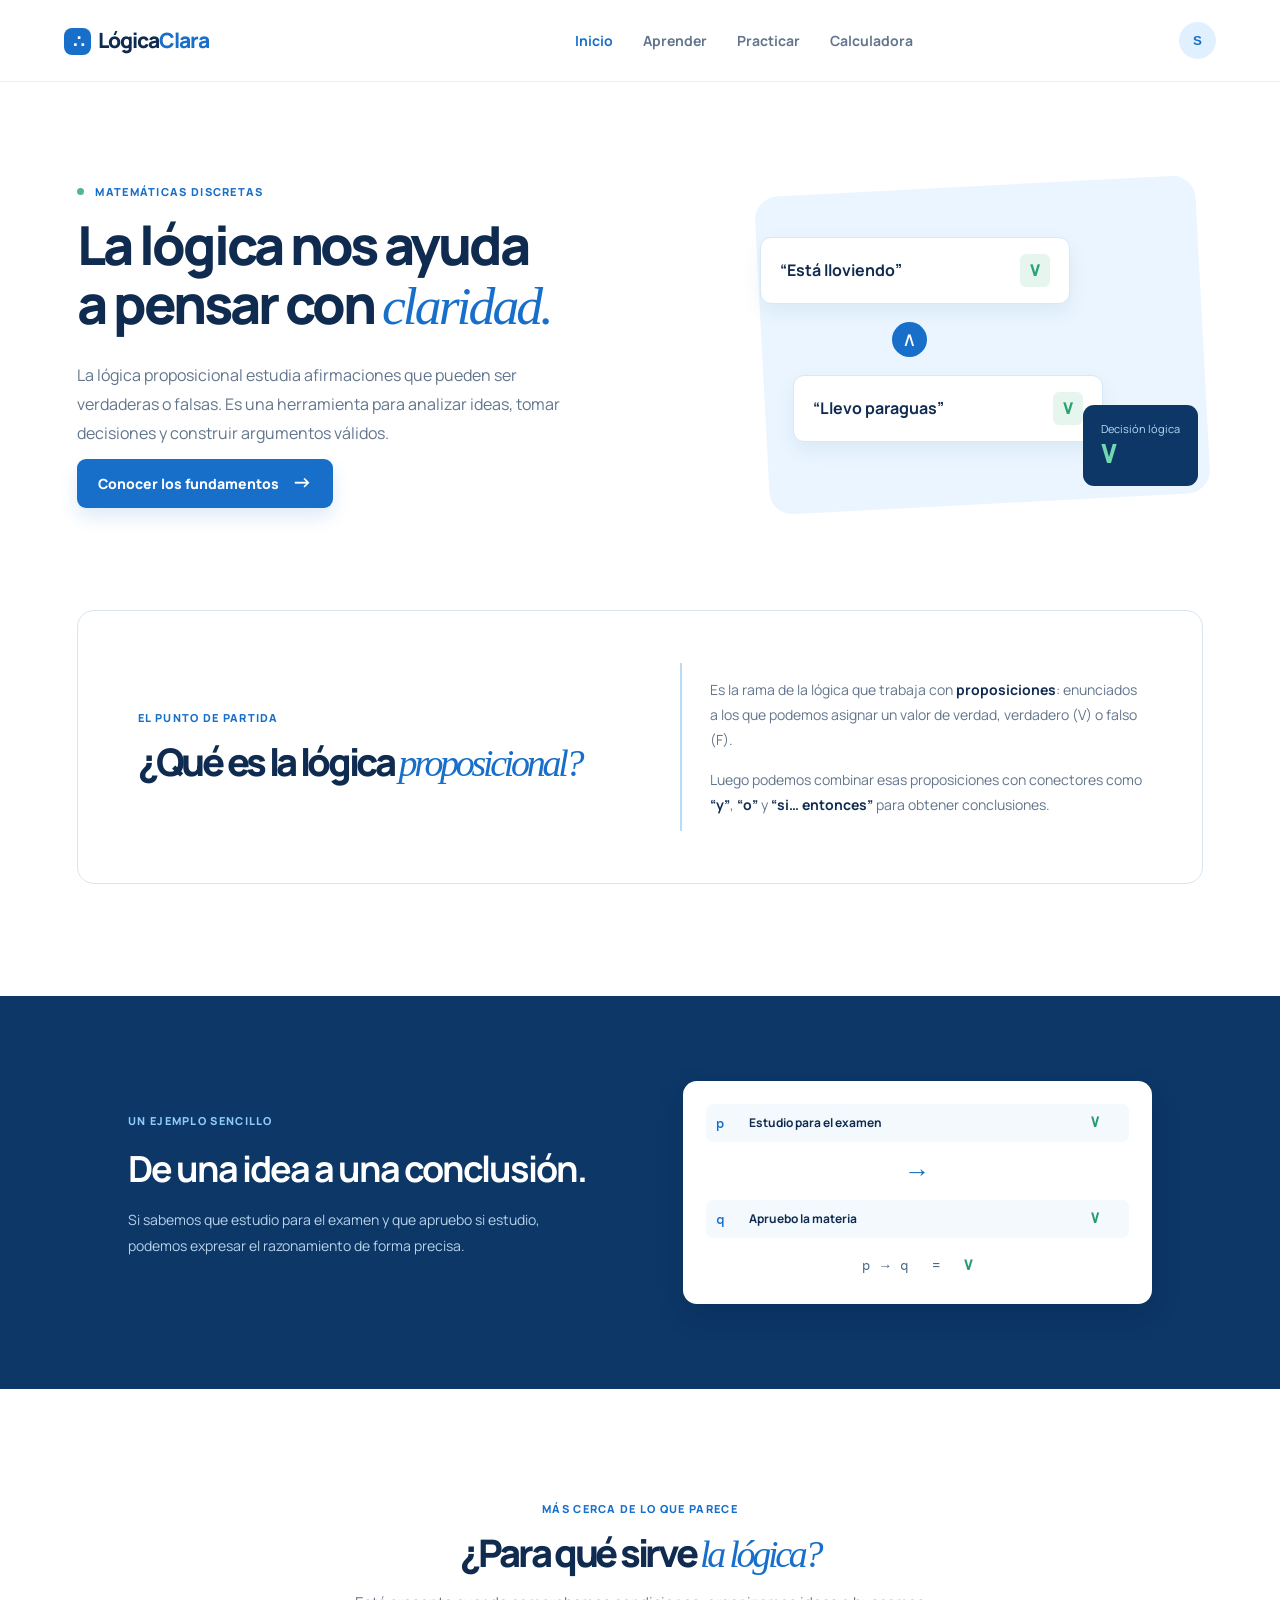
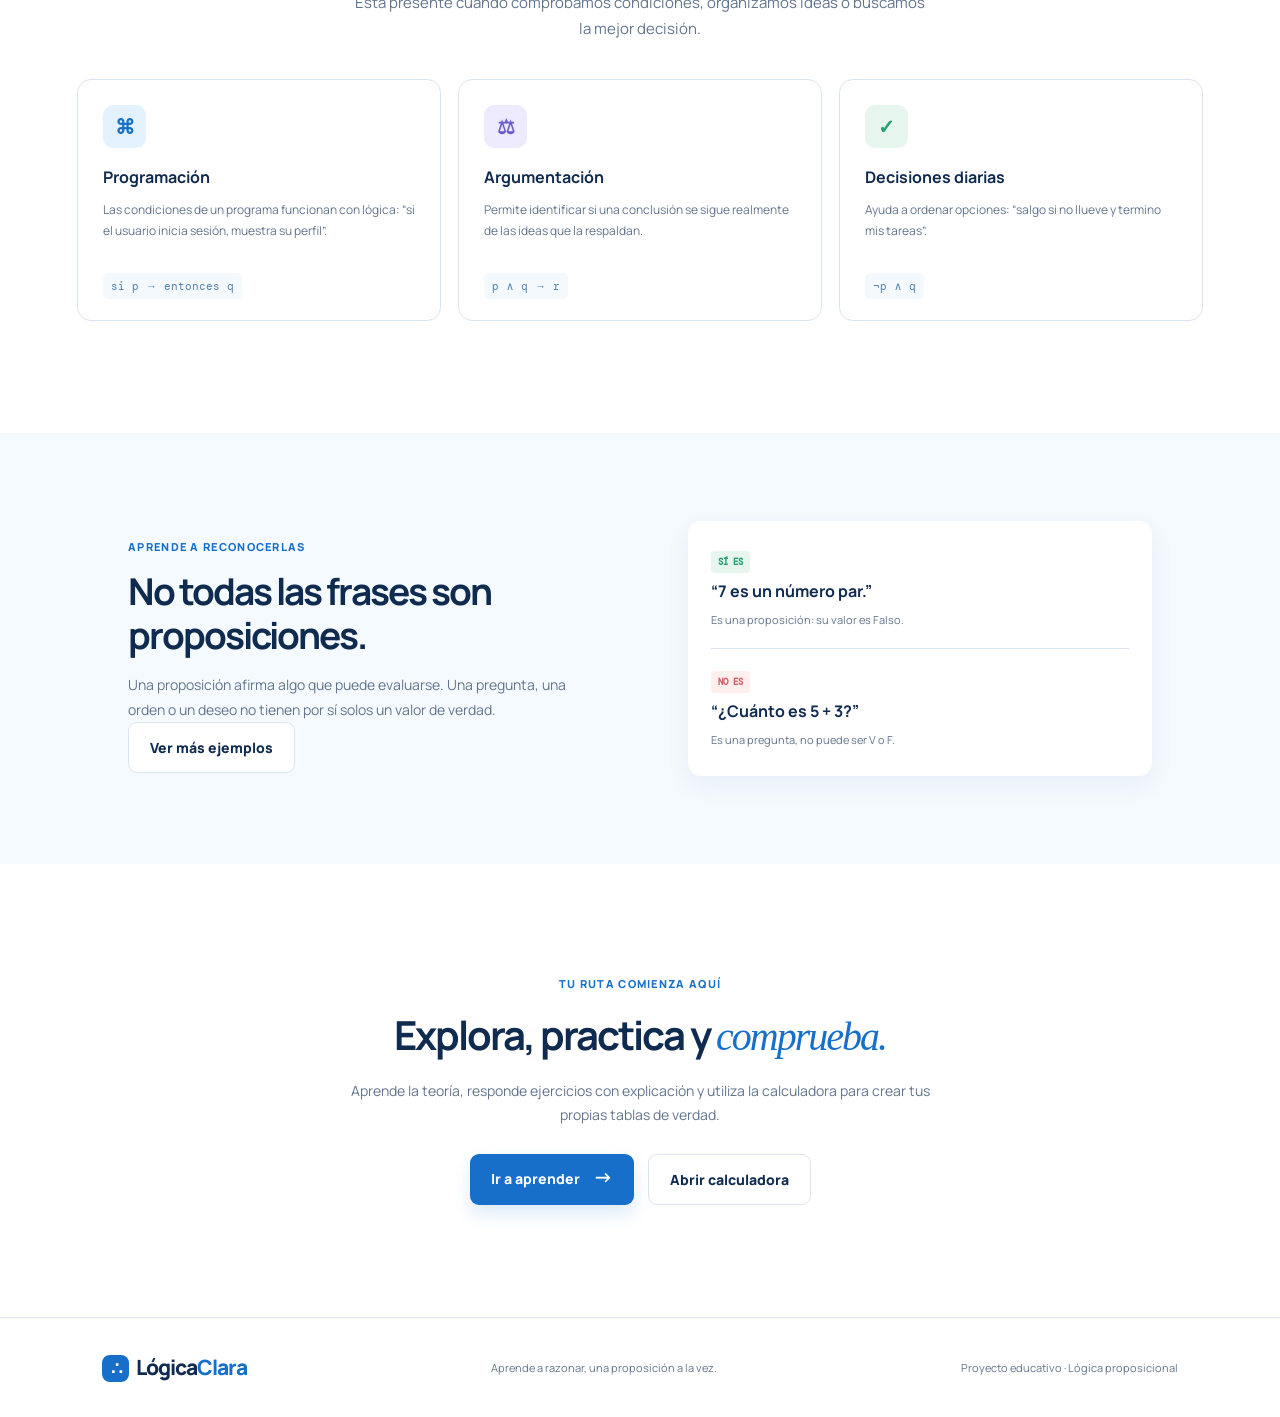
==== index.html @ cffce1f6 "Initial commit" ====
<!doctype html><html lang="es"><head><meta charset="UTF-8"><meta name="viewport" content="width=device-width, initial-scale=1.0"><title>Lógica Clara | Lógica proposicional</title><link rel="preconnect" href="https://fonts.googleapis.com"><link rel="preconnect" href="https://fonts.gstatic.com" crossorigin><link href="https://fonts.googleapis.com/css2?family=DM+Mono:wght@400;500&family=Manrope:wght@400;500;600;700;800&display=swap" rel="stylesheet"><link rel="stylesheet" href="styles.css"></head><body>
<header class="topbar"><a class="brand" href="index.html"><span class="brand-mark">∴</span>Lógica<span>Clara</span></a><nav><a class="active" href="index.html">Inicio</a><a href="aprender.html">Aprender</a><a href="practicar.html">Practicar</a><a href="calculadora.html">Calculadora</a></nav><button class="profile">S</button></header><main>
<section class="intro-hero"><div><p class="eyebrow"><i></i> Matemáticas discretas</p><h1>La lógica nos ayuda<br>a pensar con <em>claridad.</em></h1><p class="lead">La lógica proposicional estudia afirmaciones que pueden ser verdaderas o falsas. Es una herramienta para analizar ideas, tomar decisiones y construir argumentos válidos.</p><a class="button primary" href="aprender.html">Conocer los fundamentos <b>→</b></a></div><div class="thinking-visual"><div class="statement top">“Está lloviendo” <span>V</span></div><div class="operator">∧</div><div class="statement bottom">“Llevo paraguas” <span>V</span></div><div class="result-bubble">Decisión lógica<br><b>V</b></div></div></section>
<section class="what-is"><div class="section-heading"><p class="eyebrow">El punto de partida</p><h2>¿Qué es la lógica <em>proposicional?</em></h2></div><div class="what-copy"><p>Es la rama de la lógica que trabaja con <b>proposiciones</b>: enunciados a los que podemos asignar un valor de verdad, verdadero (V) o falso (F).</p><p>Luego podemos combinar esas proposiciones con conectores como <b>“y”</b>, <b>“o”</b> y <b>“si… entonces”</b> para obtener conclusiones.</p></div></section>
<section class="example-band"><div class="example-copy"><p class="eyebrow">Un ejemplo sencillo</p><h2>De una idea a una conclusión.</h2><p>Si sabemos que estudio para el examen y que apruebo si estudio, podemos expresar el razonamiento de forma precisa.</p></div><div class="reasoning"><div><small>p</small><b>Estudio para el examen</b><span>V</span></div><i>→</i><div><small>q</small><b>Apruebo la materia</b><span>V</span></div><p>p → q &nbsp; = &nbsp; <strong>V</strong></p></div></section>
<section class="uses"><div class="section-heading centered"><p class="eyebrow">Más cerca de lo que parece</p><h2>¿Para qué sirve <em>la lógica?</em></h2><p>Está presente cuando comprobamos condiciones, organizamos ideas o buscamos la mejor decisión.</p></div><div class="use-grid"><article><div class="use-icon">⌘</div><h3>Programación</h3><p>Las condiciones de un programa funcionan con lógica: “si el usuario inicia sesión, muestra su perfil”.</p><code>si p → entonces q</code></article><article><div class="use-icon sky">⚖</div><h3>Argumentación</h3><p>Permite identificar si una conclusión se sigue realmente de las ideas que la respaldan.</p><code>p ∧ q → r</code></article><article><div class="use-icon green">✓</div><h3>Decisiones diarias</h3><p>Ayuda a ordenar opciones: “salgo si no llueve y termino mis tareas”.</p><code>¬p ∧ q</code></article></div></section>
<section class="proposition-demo"><div><p class="eyebrow">Aprende a reconocerlas</p><h2>No todas las frases son proposiciones.</h2><p>Una proposición afirma algo que puede evaluarse. Una pregunta, una orden o un deseo no tienen por sí solos un valor de verdad.</p><a class="button ghost" href="aprender.html">Ver más ejemplos</a></div><div class="compare"><div><span class="tag yes">SÍ ES</span><p>“7 es un número par.”</p><small>Es una proposición: su valor es Falso.</small></div><div><span class="tag no">NO ES</span><p>“¿Cuánto es 5 + 3?”</p><small>Es una pregunta, no puede ser V o F.</small></div></div></section>
<section class="path-cta"><p class="eyebrow">Tu ruta comienza aquí</p><h2>Explora, practica y <em>comprueba.</em></h2><p>Aprende la teoría, responde ejercicios con explicación y utiliza la calculadora para crear tus propias tablas de verdad.</p><div><a class="button primary" href="aprender.html">Ir a aprender <b>→</b></a><a class="button ghost" href="calculadora.html">Abrir calculadora</a></div></section></main><footer><a class="brand" href="index.html"><span class="brand-mark">∴</span>Lógica<span>Clara</span></a><p>Aprende a razonar, una proposición a la vez.</p><span>Proyecto educativo · Lógica proposicional</span></footer></body></html>
---- styles.css ----
:root{--ink:#102b50;--blue:#176fca;--sky:#eaf5ff;--line:#d9e5f1;--muted:#62758d;--navy:#0c3767;--mint:#e6f5ef;--white:#fff}*{box-sizing:border-box}html{scroll-behavior:smooth}body{margin:0;color:var(--ink);font-family:Manrope,Arial,sans-serif;background:#fff}.topbar{height:82px;border-bottom:1px solid #e8eff6;display:flex;align-items:center;justify-content:space-between;padding:0 max(5vw,32px);position:sticky;top:0;background:#fffffff2;backdrop-filter:blur(12px);z-index:10}.brand{font-size:21px;font-weight:800;color:var(--ink);text-decoration:none;letter-spacing:-1px}.brand>span:last-child{color:var(--blue)}.brand-mark{display:inline-grid;place-items:center;margin-right:7px;width:27px;height:27px;border-radius:8px;background:var(--blue);color:#fff;font-size:18px}.topbar nav{display:flex;gap:30px;margin-left:100px}.topbar nav a{font-size:14px;text-decoration:none;color:var(--muted);font-weight:700}.topbar nav a.active,.topbar nav a:hover{color:var(--blue)}.profile{border:0;background:#e0f0ff;color:var(--blue);border-radius:50%;width:37px;height:37px;font-weight:800}.hero{min-height:570px;max-width:1190px;margin:auto;padding:88px 32px 70px;display:grid;grid-template-columns:1.1fr .9fr;gap:90px;align-items:center}.eyebrow{color:var(--blue);text-transform:uppercase;font-size:11px;font-weight:800;letter-spacing:1.3px;margin:0 0 16px}.eyebrow i{display:inline-block;width:7px;height:7px;background:#52b88f;border-radius:50%;margin:0 8px 1px 0}.hero h1,.section-heading h2,.theory h2,.practice h2,.calculator h2{font-size:clamp(39px,4.2vw,61px);line-height:1.08;letter-spacing:-3.3px;margin:0;font-weight:800}.hero h1 em,.section-heading h2 em,.practice h2 em,.calculator h2 em{font-family:Georgia,serif;font-weight:400;color:var(--blue)}.lead{font-size:16px;line-height:1.8;color:var(--muted);max-width:515px;margin:25px 0}.hero-actions{display:flex;gap:14px;margin-top:29px}.button{font-size:14px;font-weight:800;text-decoration:none;padding:15px 21px;border-radius:9px}.primary{color:#fff;background:var(--blue);box-shadow:0 9px 18px #176fca24}.primary b{font-size:20px;line-height:0;margin-left:10px}.ghost{border:1px solid var(--line);color:var(--ink);background:#fff}.hero-note{font-size:12px;font-weight:700;color:#6e7f91;margin-top:27px}.check{color:#fff;background:#55ba91;padding:2px 5px;border-radius:50%;margin-right:7px}.logic-card{position:relative;max-width:420px;background:var(--navy);padding:26px 29px 25px;border-radius:18px;color:#fff;box-shadow:18px 18px 0 #ddecfa}.logic-card:before{content:'';position:absolute;width:126px;height:126px;border-radius:50%;border:1px solid #ffffff20;right:-35px;top:-39px}.card-top{position:relative;display:flex;justify-content:space-between;font-size:10px;font-weight:800;letter-spacing:1.4px;color:#a9cfef}.pill{letter-spacing:0;background:#ffffff18;padding:6px 9px;border-radius:20px;color:#d8edff}.question{position:relative;font-size:20px;font-weight:700;line-height:1.45;margin:28px 0 17px}.expression{position:relative;font-family:'DM Mono',monospace;color:#bfdcf6;font-size:23px}.expression b{color:#55d3aa}.expression span{margin-left:12px;color:#7eadd4}.expression strong{color:#fff;margin-left:7px}.answers{position:relative;display:flex;gap:10px;margin:24px 0 14px}.answers button{font-family:'DM Mono';font-weight:700;font-size:16px;color:#fff;background:#ffffff12;border:1px solid #ffffff2c;border-radius:7px;padding:10px 31px;cursor:pointer}.answers button:hover,.answers button.selected{background:#247fcf;border-color:#77c3ff}.quick-feedback{position:relative;font-size:12px;color:#a9cfef;margin:0;height:18px}.stats{max-width:1126px;margin:auto;border:1px solid var(--line);border-radius:14px;display:grid;grid-template-columns:repeat(3,1fr);overflow:hidden}.stats>div{display:flex;align-items:center;gap:15px;padding:21px 32px;border-right:1px solid var(--line)}.stats>div:last-child{border:0}.stat-icon{width:38px;height:38px;display:grid;place-items:center;border-radius:10px;font-size:18px}.book{background:#e8f4ff;color:#1977cf}.star{background:#fff4df;color:#e9a42e}.table{background:#e7f7ef;color:#4fa77f}.stats p{margin:0}.stats b{display:block;font-size:18px}.stats small{font-size:11px;color:var(--muted);font-weight:700}.learning,.connectors{max-width:1190px;margin:118px auto;padding:0 32px}.section-heading{max-width:570px}.section-heading h2{font-size:38px}.section-heading>p:last-child{color:var(--muted);line-height:1.7;font-size:15px}.lesson-grid{display:grid;grid-template-columns:repeat(4,1fr);gap:15px;margin-top:37px}.lesson{min-height:247px;padding:23px;border:1px solid var(--line);border-radius:13px;position:relative}.lesson.featured{background:#eaf5ff;border-color:#d9ecff}.lesson-number{position:absolute;right:19px;top:18px;color:#9aaebe;font:12px 'DM Mono'}.lesson-icon{width:42px;height:42px;border-radius:10px;background:#d1ebff;color:#1977cf;font-size:23px;display:grid;place-items:center;font-weight:800}.lesson-icon.blue{font-size:13px;background:#e4f2ff}.lesson-icon.dark{background:#d8e9f8}.lesson-icon.sky{background:#ddf3ef;color:#258a70}.lesson h3{font-size:16px;margin:18px 0 7px}.lesson p{font-size:12px;color:var(--muted);line-height:1.65;margin:0}.lesson a{position:absolute;bottom:20px;text-decoration:none;font-size:12px;font-weight:800;color:var(--blue)}.lesson a b{margin-left:6px;font-size:16px}.theory{background:#f5faff;padding:92px max(8vw,32px);display:grid;grid-template-columns:.9fr 1fr;gap:100px;align-items:center}.theory h2{font-size:38px}.theory-text>p:not(.eyebrow){line-height:1.8;color:var(--muted);font-size:15px}.tip{display:flex;gap:12px;padding:14px 16px;background:#e7f5ee;border-radius:8px;margin-top:26px}.tip span{color:#54ae89}.tip p{font-size:12px;line-height:1.55;margin:0;color:#497061}.examples{background:#fff;border-radius:14px;padding:22px 24px;box-shadow:0 8px 24px #123b6012}.mono-title,.calculator-panel label{font:500 10px 'DM Mono';letter-spacing:1px;color:#7791aa}.example{padding:15px 0;border-bottom:1px solid #e9f0f6}.example:last-child{border:0}.example p{font-size:14px;margin:0 0 8px;font-weight:700}.example span{font-size:11px;font-weight:700}.true{color:#299b70}.false{color:#e56e71}.neutral{color:#7890a7}.centered{text-align:center;margin:auto}.connector-grid{display:grid;grid-template-columns:repeat(5,1fr);margin-top:38px;border:1px solid var(--line);border-radius:13px;overflow:hidden}.connector-grid article{padding:25px 19px;border-right:1px solid var(--line)}.connector-grid article:last-child{border:0}.connector-grid span{font:500 29px 'DM Mono';color:var(--blue)}.connector-grid h3{font-size:14px;margin:15px 0 8px}.connector-grid p{font-size:11px;line-height:1.5;color:var(--muted);min-height:35px}.connector-grid small{font:10px 'DM Mono';color:#6d89a4}.practice{max-width:1126px;margin:115px auto;background:var(--navy);border-radius:18px;padding:55px 65px;display:grid;grid-template-columns:1fr 1fr;gap:65px;color:#fff}.practice .eyebrow{color:#8fcbf8}.practice h2{font-size:37px;letter-spacing:-2px}.practice h2 em{color:#a8ddff}.practice-info>p:not(.eyebrow){color:#b7d0e8;font-size:14px;line-height:1.7}.progress{margin-top:31px;width:280px}.progress div{display:flex;justify-content:space-between;font-size:11px;font-weight:700;color:#bbd6ec;margin-bottom:9px}.progress i{display:block;height:6px;background:#ffffff20;border-radius:9px}.progress i i{height:6px;width:20%;background:#64c3f7}.practice-card{background:#fff;color:var(--ink);padding:25px;border-radius:13px}.practice-label{font:500 10px 'DM Mono';color:#6d92b5}.practice-card h3{font-size:18px;line-height:1.5;margin:17px 0}.option-list{display:grid;gap:9px}.option-list button{background:#fff;border:1px solid var(--line);color:var(--ink);text-align:left;padding:12px;border-radius:7px;font:700 13px Manrope;cursor:pointer}.option-list button:hover,.option-list button.selected{border-color:#3d9ce7;background:#eff8ff}.practice-feedback{min-height:20px;font-size:11px;line-height:1.5;margin-top:11px}.practice-feedback.good{color:#22946c}.practice-feedback.bad{color:#d45f67}.calculator{background:#f5faff;padding:100px max(8vw,32px);display:grid;grid-template-columns:.72fr 1.28fr;gap:70px;align-items:start}.calculator h2{font-size:39px}.calculator-intro>p:not(.eyebrow){color:var(--muted);font-size:14px;line-height:1.7}.syntax{margin-top:28px;border-left:3px solid #5ab0ed;padding-left:13px;display:grid;gap:6px;font-size:11px;color:#668097}.syntax b{color:var(--ink)}.syntax span{font:500 16px 'DM Mono';color:var(--blue)}.calculator-panel{background:#fff;padding:27px;border-radius:14px;box-shadow:0 8px 30px #103a6220}.input-wrap{margin-top:11px;display:flex;border:1px solid #bcd9ef;border-radius:8px;overflow:hidden}.input-wrap input{width:100%;border:0;padding:13px 14px;font:16px 'DM Mono';outline:none;color:var(--ink)}.input-wrap button,#solve{border:0;background:var(--blue);color:#fff;padding:0 16px;font:700 12px Manrope;white-space:nowrap;cursor:pointer}.input-wrap button b{font-size:18px;margin-left:6px}.calc-result{margin-top:22px;background:#edf7ff;border-radius:9px;padding:17px;display:flex;align-items:center;justify-content:space-between;gap:14px}.calc-result span{display:block;font:500 9px 'DM Mono';color:#6185a3}.calc-result strong{font:800 30px 'DM Mono';color:#2a9b73}.calc-result p{font:12px 'DM Mono';line-height:1.8;color:#3c668a;margin:5px 0 0}.table-button{border:1px solid #a5cfed;background:#fff;color:var(--blue);border-radius:6px;padding:8px 9px;font:700 10px Manrope;cursor:pointer;white-space:nowrap}.calc-error{color:#d55357;font-size:11px;min-height:14px;margin:8px 0 0}.truth-table-wrap{overflow:auto;margin-top:17px}.truth-table{border-collapse:collapse;width:100%;font:12px 'DM Mono';text-align:center}.truth-table th{background:var(--navy);color:#fff;padding:9px}.truth-table td{border:1px solid #d9e8f3;padding:7px;color:#385b7b}.truth-table td:last-child{color:#218b67;font-weight:bold}footer{padding:31px max(8vw,32px);display:flex;align-items:center;justify-content:space-between;border-top:1px solid var(--line)}footer p,footer>span{font-size:11px;color:var(--muted)}@media(max-width:800px){.topbar nav{display:none}.hero,.theory,.practice,.calculator{grid-template-columns:1fr;gap:40px}.hero{padding-top:60px}.logic-card{width:100%;max-width:none}.stats{margin:0 20px}.stats>div{padding:14px 10px;gap:8px}.stats small{font-size:9px}.stat-icon{width:30px;height:30px}.lesson-grid{grid-template-columns:1fr 1fr}.connector-grid{grid-template-columns:1fr 1fr}.connector-grid article:nth-child(2){border-right:0}.connector-grid article{border-bottom:1px solid var(--line)}.practice{margin:70px 20px;padding:35px 28px}.theory,.calculator{padding:65px 32px}footer{flex-direction:column;gap:8px;text-align:center}}@media(max-width:460px){.hero-actions{flex-direction:column}.lesson-grid{grid-template-columns:1fr}.stats{grid-template-columns:1fr}.stats>div{border-right:0;border-bottom:1px solid var(--line)}.connector-grid{grid-template-columns:1fr}.connector-grid article{border-right:0}.calc-result{align-items:flex-start;flex-direction:column}}
.intro-hero{max-width:1190px;margin:auto;padding:92px 32px 96px;display:grid;grid-template-columns:1.08fr .92fr;align-items:center;gap:85px}.intro-hero h1,.subpage h1,.practice-page h1,.calculator h1{font-size:clamp(39px,4.2vw,60px);line-height:1.1;letter-spacing:-3px;margin:0;font-weight:800}.intro-hero h1 em,.practice-page h1 em,.calculator h1 em{font-family:Georgia,serif;font-weight:400;color:var(--blue)}.thinking-visual{min-height:330px;position:relative;display:grid;align-content:center;gap:18px;padding-left:36px}.thinking-visual:before{content:'';position:absolute;inset:12px 0 0 38px;background:#eaf5ff;border-radius:23px;transform:rotate(-3deg)}.statement{position:relative;z-index:1;display:flex;align-items:center;justify-content:space-between;background:#fff;border:1px solid #d7e9f7;border-radius:11px;padding:16px 19px;color:var(--ink);font-weight:700;box-shadow:0 8px 20px #12508112;max-width:310px}.statement span{font:700 16px 'DM Mono';color:#28a575;background:#e6f6ef;padding:6px 10px;border-radius:6px}.statement.bottom{margin-left:33px}.operator{position:relative;z-index:2;background:var(--blue);color:#fff;width:35px;height:35px;border-radius:50%;display:grid;place-items:center;font:500 20px 'DM Mono';margin-left:132px}.result-bubble{position:absolute;right:5px;bottom:18px;z-index:2;background:var(--navy);color:#b9dcf3;padding:15px 18px;border-radius:11px;font-size:11px;line-height:1.6}.result-bubble b{color:#72d8ae;font:700 25px 'DM Mono'}.what-is{max-width:1126px;margin:10px auto 112px;padding:52px 60px;border:1px solid var(--line);border-radius:17px;display:grid;grid-template-columns:1fr 1fr;gap:80px;align-items:center}.what-copy{border-left:2px solid #b8dcf5;padding-left:28px}.what-copy p{color:var(--muted);line-height:1.8;font-size:14px}.what-copy b{color:var(--ink)}.example-band{background:var(--navy);padding:85px max(10vw,32px);color:#fff;display:grid;grid-template-columns:1fr 1fr;gap:85px;align-items:center}.example-band .eyebrow{color:#8fcbf8}.example-band h2{font-size:36px;letter-spacing:-2px;margin:0}.example-band p:not(.eyebrow){color:#b8d3e9;font-size:14px;line-height:1.8}.reasoning{background:#fff;color:var(--ink);border-radius:14px;padding:23px;display:grid;gap:12px;box-shadow:0 11px 28px #001a352b}.reasoning>div{display:grid;grid-template-columns:25px 1fr 28px;align-items:center;gap:8px;padding:10px;background:#f3f9fd;border-radius:7px;font-size:12px}.reasoning small{font:500 14px 'DM Mono';color:var(--blue)}.reasoning span{font:700 13px 'DM Mono';color:#249a6e}.reasoning>i{text-align:center;color:var(--blue);font:500 26px 'DM Mono';font-style:normal}.reasoning>p{text-align:center!important;color:#4b6a86!important;font:14px 'DM Mono';margin:3px 0!important}.reasoning strong{color:#269d70}.uses{max-width:1190px;margin:112px auto;padding:0 32px}.use-grid{display:grid;grid-template-columns:repeat(3,1fr);gap:17px;margin-top:38px}.use-grid article{border:1px solid var(--line);border-radius:14px;padding:25px}.use-icon{width:43px;height:43px;border-radius:10px;display:grid;place-items:center;background:#e4f2ff;color:#1772c7;font-size:20px;font-weight:800}.use-icon.sky{background:#eeeaff;color:#6b5ecc}.use-icon.green{background:#e6f6ef;color:#299f73}.use-grid h3{font-size:16px;margin:18px 0 8px}.use-grid p{color:var(--muted);font-size:12px;line-height:1.7;min-height:61px}.use-grid code{font:11px 'DM Mono';color:#4f82ae;background:#f3f9fd;padding:6px 8px;border-radius:5px}.proposition-demo{background:#f5faff;padding:88px max(10vw,32px);display:grid;grid-template-columns:1fr 1fr;gap:95px;align-items:center}.proposition-demo h2{font-size:37px;line-height:1.18;letter-spacing:-2px;margin:0}.proposition-demo>div>p:not(.eyebrow){color:var(--muted);font-size:14px;line-height:1.8}.compare{background:#fff;border-radius:13px;padding:8px 23px;box-shadow:0 8px 25px #123b6011}.compare>div{padding:19px 0;border-bottom:1px solid var(--line)}.compare>div:last-child{border:0}.tag{font:700 9px 'DM Mono';padding:5px 7px;border-radius:4px}.tag.yes{background:#e6f6ef;color:#269d70}.tag.no{background:#fff0ef;color:#cf6269}.compare p{color:var(--ink)!important;margin:10px 0 5px;font-weight:700}.compare small{color:var(--muted);font-size:11px}.path-cta{max-width:820px;text-align:center;margin:112px auto;padding:0 32px}.path-cta h2{font-size:40px;letter-spacing:-2px;margin:0}.path-cta h2 em{font-family:Georgia,serif;color:var(--blue);font-weight:400}.path-cta>p:not(.eyebrow){color:var(--muted);font-size:14px;line-height:1.7;max-width:590px;margin:17px auto 27px}.path-cta>div{display:flex;justify-content:center;gap:14px}.subpage{max-width:1190px;margin:auto;padding:85px 32px 120px}.subpage .lesson-grid{margin-top:38px}.practice-page{max-width:1126px;margin:95px auto;padding:55px 65px;background:var(--navy);border-radius:18px;display:grid;grid-template-columns:1fr 1fr;gap:65px;color:#fff}.practice-page .eyebrow{color:#8fcbf8}.practice-page .practice-info>p:not(.eyebrow){color:#b7d0e8;font-size:14px;line-height:1.7}.standalone{min-height:600px}.calculator.standalone{padding-top:90px;padding-bottom:115px}@media(max-width:800px){.intro-hero,.what-is,.example-band,.proposition-demo,.practice-page{grid-template-columns:1fr;gap:40px}.intro-hero{padding-top:60px}.what-is{margin:0 20px 75px;padding:35px}.example-band{gap:35px}.proposition-demo{gap:38px}.use-grid{grid-template-columns:1fr}.practice-page{margin:65px 20px;padding:35px 28px}.path-cta{margin:75px auto}.thinking-visual{min-height:270px}}@media(max-width:460px){.path-cta>div{flex-direction:column}.statement.bottom{margin-left:10px}.thinking-visual{padding-left:8px}.result-bubble{right:0}.what-is{padding:28px}.what-copy{padding-left:16px}}
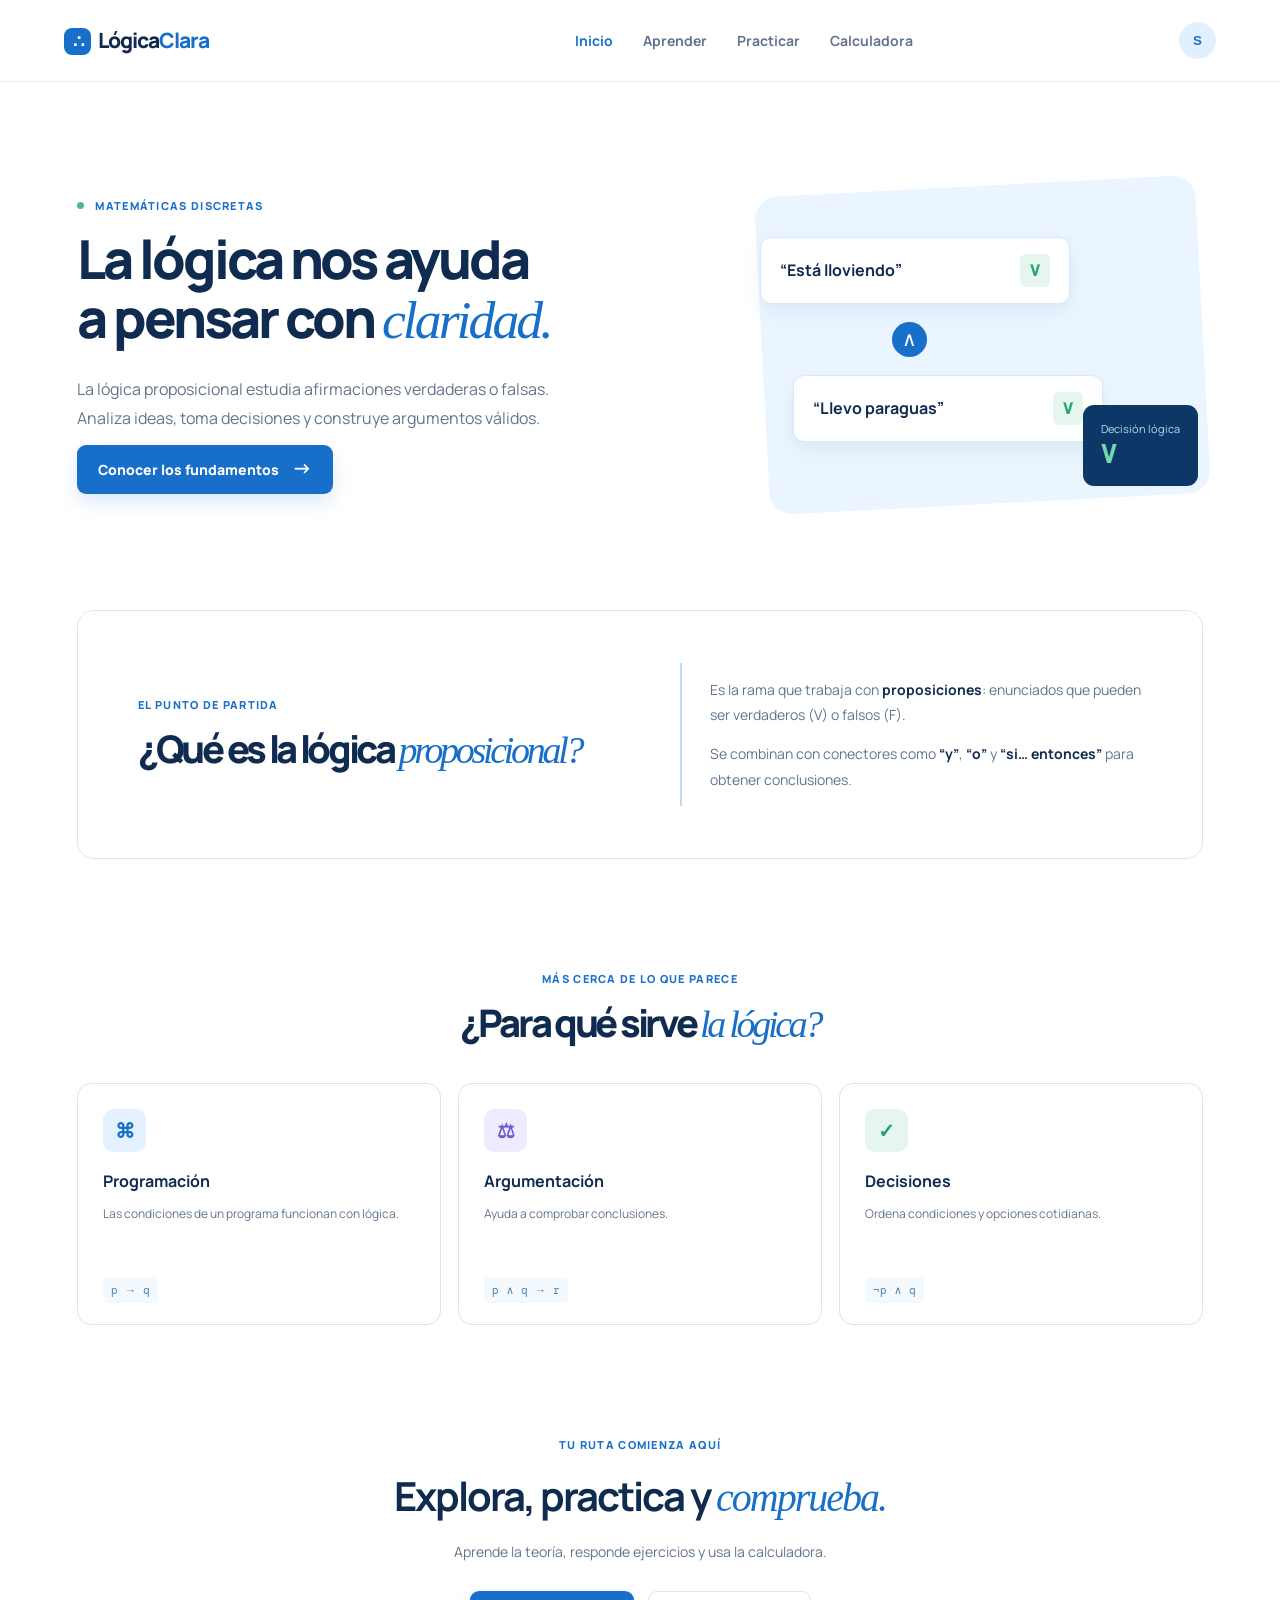
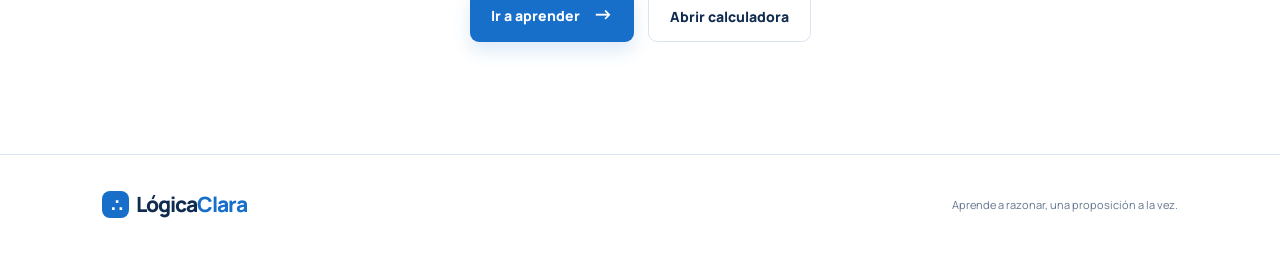
==== commit 6a5a9f59: "version final" ====
--- a/index.html
+++ b/index.html
@@ -1,8 +1 @@
-<!doctype html><html lang="es"><head><meta charset="UTF-8"><meta name="viewport" content="width=device-width, initial-scale=1.0"><title>Lógica Clara | Lógica proposicional</title><link rel="preconnect" href="https://fonts.googleapis.com"><link rel="preconnect" href="https://fonts.gstatic.com" crossorigin><link href="https://fonts.googleapis.com/css2?family=DM+Mono:wght@400;500&family=Manrope:wght@400;500;600;700;800&display=swap" rel="stylesheet"><link rel="stylesheet" href="styles.css"></head><body>
-<header class="topbar"><a class="brand" href="index.html"><span class="brand-mark">∴</span>Lógica<span>Clara</span></a><nav><a class="active" href="index.html">Inicio</a><a href="aprender.html">Aprender</a><a href="practicar.html">Practicar</a><a href="calculadora.html">Calculadora</a></nav><button class="profile">S</button></header><main>
-<section class="intro-hero"><div><p class="eyebrow"><i></i> Matemáticas discretas</p><h1>La lógica nos ayuda<br>a pensar con <em>claridad.</em></h1><p class="lead">La lógica proposicional estudia afirmaciones que pueden ser verdaderas o falsas. Es una herramienta para analizar ideas, tomar decisiones y construir argumentos válidos.</p><a class="button primary" href="aprender.html">Conocer los fundamentos <b>→</b></a></div><div class="thinking-visual"><div class="statement top">“Está lloviendo” <span>V</span></div><div class="operator">∧</div><div class="statement bottom">“Llevo paraguas” <span>V</span></div><div class="result-bubble">Decisión lógica<br><b>V</b></div></div></section>
-<section class="what-is"><div class="section-heading"><p class="eyebrow">El punto de partida</p><h2>¿Qué es la lógica <em>proposicional?</em></h2></div><div class="what-copy"><p>Es la rama de la lógica que trabaja con <b>proposiciones</b>: enunciados a los que podemos asignar un valor de verdad, verdadero (V) o falso (F).</p><p>Luego podemos combinar esas proposiciones con conectores como <b>“y”</b>, <b>“o”</b> y <b>“si… entonces”</b> para obtener conclusiones.</p></div></section>
-<section class="example-band"><div class="example-copy"><p class="eyebrow">Un ejemplo sencillo</p><h2>De una idea a una conclusión.</h2><p>Si sabemos que estudio para el examen y que apruebo si estudio, podemos expresar el razonamiento de forma precisa.</p></div><div class="reasoning"><div><small>p</small><b>Estudio para el examen</b><span>V</span></div><i>→</i><div><small>q</small><b>Apruebo la materia</b><span>V</span></div><p>p → q &nbsp; = &nbsp; <strong>V</strong></p></div></section>
-<section class="uses"><div class="section-heading centered"><p class="eyebrow">Más cerca de lo que parece</p><h2>¿Para qué sirve <em>la lógica?</em></h2><p>Está presente cuando comprobamos condiciones, organizamos ideas o buscamos la mejor decisión.</p></div><div class="use-grid"><article><div class="use-icon">⌘</div><h3>Programación</h3><p>Las condiciones de un programa funcionan con lógica: “si el usuario inicia sesión, muestra su perfil”.</p><code>si p → entonces q</code></article><article><div class="use-icon sky">⚖</div><h3>Argumentación</h3><p>Permite identificar si una conclusión se sigue realmente de las ideas que la respaldan.</p><code>p ∧ q → r</code></article><article><div class="use-icon green">✓</div><h3>Decisiones diarias</h3><p>Ayuda a ordenar opciones: “salgo si no llueve y termino mis tareas”.</p><code>¬p ∧ q</code></article></div></section>
-<section class="proposition-demo"><div><p class="eyebrow">Aprende a reconocerlas</p><h2>No todas las frases son proposiciones.</h2><p>Una proposición afirma algo que puede evaluarse. Una pregunta, una orden o un deseo no tienen por sí solos un valor de verdad.</p><a class="button ghost" href="aprender.html">Ver más ejemplos</a></div><div class="compare"><div><span class="tag yes">SÍ ES</span><p>“7 es un número par.”</p><small>Es una proposición: su valor es Falso.</small></div><div><span class="tag no">NO ES</span><p>“¿Cuánto es 5 + 3?”</p><small>Es una pregunta, no puede ser V o F.</small></div></div></section>
-<section class="path-cta"><p class="eyebrow">Tu ruta comienza aquí</p><h2>Explora, practica y <em>comprueba.</em></h2><p>Aprende la teoría, responde ejercicios con explicación y utiliza la calculadora para crear tus propias tablas de verdad.</p><div><a class="button primary" href="aprender.html">Ir a aprender <b>→</b></a><a class="button ghost" href="calculadora.html">Abrir calculadora</a></div></section></main><footer><a class="brand" href="index.html"><span class="brand-mark">∴</span>Lógica<span>Clara</span></a><p>Aprende a razonar, una proposición a la vez.</p><span>Proyecto educativo · Lógica proposicional</span></footer></body></html>
+<!doctype html><html lang="es"><head><meta charset="UTF-8"><meta name="viewport" content="width=device-width, initial-scale=1.0"><title>Lógica Clara</title><link rel="preconnect" href="https://fonts.googleapis.com"><link rel="preconnect" href="https://fonts.gstatic.com" crossorigin><link href="https://fonts.googleapis.com/css2?family=DM+Mono:wght@400;500&family=Manrope:wght@400;500;600;700;800&display=swap" rel="stylesheet"><link rel="stylesheet" href="styles.css"></head><body><header class="topbar"><a class="brand" href="index.html"><span class="brand-mark">∴</span>Lógica<span>Clara</span></a><nav><a class="active" href="index.html">Inicio</a><a href="aprender.html">Aprender</a><a href="practicar.html">Practicar</a><a href="calculadora.html">Calculadora</a></nav><button class="profile" id="creditsButton" aria-expanded="false">S</button></header><aside class="credits-panel" id="creditsPanel" hidden><div class="credits-heading"><div><span>CRÉDITOS</span><h2>Equipo del proyecto</h2></div><button id="closeCredits">×</button></div><div class="credit-person"><img src="file:///C:/Users/sebas/OneDrive/Desktop/ESREBASTIAN/dibujos/1625583333308.png"><p>Sebastian Peña</p></div><div class="credit-person"><img src="file:///C:/Users/sebas/AppData/Local/Temp/codex-clipboard-08fa51cb-80ac-4c4b-9663-6a2da77a817c.png"><p>Sebastian Muñoz Chaar</p></div><div class="credit-person"><img src="file:///C:/Users/sebas/AppData/Local/Temp/codex-clipboard-df508469-1060-4ac8-a8fa-6ed6b1751ac9.png"><p>Diego Alejandro Muñoz</p></div><div class="credit-person"><img src="file:///C:/Users/sebas/AppData/Local/Temp/codex-clipboard-e736ccd5-fc0d-44ee-9ea7-b72a58064fea.png"><p>Mario Benotti</p></div></aside><main><section class="intro-hero"><div><p class="eyebrow"><i></i> Matemáticas discretas</p><h1>La lógica nos ayuda<br>a pensar con <em>claridad.</em></h1><p class="lead">La lógica proposicional estudia afirmaciones verdaderas o falsas. Analiza ideas, toma decisiones y construye argumentos válidos.</p><a class="button primary" href="aprender.html">Conocer los fundamentos <b>→</b></a></div><div class="thinking-visual"><div class="statement top">“Está lloviendo” <span>V</span></div><div class="operator">∧</div><div class="statement bottom">“Llevo paraguas” <span>V</span></div><div class="result-bubble">Decisión lógica<br><b>V</b></div></div></section><section class="what-is"><div class="section-heading"><p class="eyebrow">El punto de partida</p><h2>¿Qué es la lógica <em>proposicional?</em></h2></div><div class="what-copy"><p>Es la rama que trabaja con <b>proposiciones</b>: enunciados que pueden ser verdaderos (V) o falsos (F).</p><p>Se combinan con conectores como <b>“y”</b>, <b>“o”</b> y <b>“si… entonces”</b> para obtener conclusiones.</p></div></section><section class="uses"><div class="section-heading centered"><p class="eyebrow">Más cerca de lo que parece</p><h2>¿Para qué sirve <em>la lógica?</em></h2></div><div class="use-grid"><article><div class="use-icon">⌘</div><h3>Programación</h3><p>Las condiciones de un programa funcionan con lógica.</p><code>p → q</code></article><article><div class="use-icon sky">⚖</div><h3>Argumentación</h3><p>Ayuda a comprobar conclusiones.</p><code>p ∧ q → r</code></article><article><div class="use-icon green">✓</div><h3>Decisiones</h3><p>Ordena condiciones y opciones cotidianas.</p><code>¬p ∧ q</code></article></div></section><section class="path-cta"><p class="eyebrow">Tu ruta comienza aquí</p><h2>Explora, practica y <em>comprueba.</em></h2><p>Aprende la teoría, responde ejercicios y usa la calculadora.</p><div><a class="button primary" href="aprender.html">Ir a aprender <b>→</b></a><a class="button ghost" href="calculadora.html">Abrir calculadora</a></div></section></main><footer><a class="brand" href="index.html"><span class="brand-mark">∴</span>Lógica<span>Clara</span></a><p>Aprende a razonar, una proposición a la vez.</p></footer><script src="credits.js"></script></body></html>
--- a/styles.css
+++ b/styles.css
@@ -1,2 +1,9 @@
 :root{--ink:#102b50;--blue:#176fca;--sky:#eaf5ff;--line:#d9e5f1;--muted:#62758d;--navy:#0c3767;--mint:#e6f5ef;--white:#fff}*{box-sizing:border-box}html{scroll-behavior:smooth}body{margin:0;color:var(--ink);font-family:Manrope,Arial,sans-serif;background:#fff}.topbar{height:82px;border-bottom:1px solid #e8eff6;display:flex;align-items:center;justify-content:space-between;padding:0 max(5vw,32px);position:sticky;top:0;background:#fffffff2;backdrop-filter:blur(12px);z-index:10}.brand{font-size:21px;font-weight:800;color:var(--ink);text-decoration:none;letter-spacing:-1px}.brand>span:last-child{color:var(--blue)}.brand-mark{display:inline-grid;place-items:center;margin-right:7px;width:27px;height:27px;border-radius:8px;background:var(--blue);color:#fff;font-size:18px}.topbar nav{display:flex;gap:30px;margin-left:100px}.topbar nav a{font-size:14px;text-decoration:none;color:var(--muted);font-weight:700}.topbar nav a.active,.topbar nav a:hover{color:var(--blue)}.profile{border:0;background:#e0f0ff;color:var(--blue);border-radius:50%;width:37px;height:37px;font-weight:800}.hero{min-height:570px;max-width:1190px;margin:auto;padding:88px 32px 70px;display:grid;grid-template-columns:1.1fr .9fr;gap:90px;align-items:center}.eyebrow{color:var(--blue);text-transform:uppercase;font-size:11px;font-weight:800;letter-spacing:1.3px;margin:0 0 16px}.eyebrow i{display:inline-block;width:7px;height:7px;background:#52b88f;border-radius:50%;margin:0 8px 1px 0}.hero h1,.section-heading h2,.theory h2,.practice h2,.calculator h2{font-size:clamp(39px,4.2vw,61px);line-height:1.08;letter-spacing:-3.3px;margin:0;font-weight:800}.hero h1 em,.section-heading h2 em,.practice h2 em,.calculator h2 em{font-family:Georgia,serif;font-weight:400;color:var(--blue)}.lead{font-size:16px;line-height:1.8;color:var(--muted);max-width:515px;margin:25px 0}.hero-actions{display:flex;gap:14px;margin-top:29px}.button{font-size:14px;font-weight:800;text-decoration:none;padding:15px 21px;border-radius:9px}.primary{color:#fff;background:var(--blue);box-shadow:0 9px 18px #176fca24}.primary b{font-size:20px;line-height:0;margin-left:10px}.ghost{border:1px solid var(--line);color:var(--ink);background:#fff}.hero-note{font-size:12px;font-weight:700;color:#6e7f91;margin-top:27px}.check{color:#fff;background:#55ba91;padding:2px 5px;border-radius:50%;margin-right:7px}.logic-card{position:relative;max-width:420px;background:var(--navy);padding:26px 29px 25px;border-radius:18px;color:#fff;box-shadow:18px 18px 0 #ddecfa}.logic-card:before{content:'';position:absolute;width:126px;height:126px;border-radius:50%;border:1px solid #ffffff20;right:-35px;top:-39px}.card-top{position:relative;display:flex;justify-content:space-between;font-size:10px;font-weight:800;letter-spacing:1.4px;color:#a9cfef}.pill{letter-spacing:0;background:#ffffff18;padding:6px 9px;border-radius:20px;color:#d8edff}.question{position:relative;font-size:20px;font-weight:700;line-height:1.45;margin:28px 0 17px}.expression{position:relative;font-family:'DM Mono',monospace;color:#bfdcf6;font-size:23px}.expression b{color:#55d3aa}.expression span{margin-left:12px;color:#7eadd4}.expression strong{color:#fff;margin-left:7px}.answers{position:relative;display:flex;gap:10px;margin:24px 0 14px}.answers button{font-family:'DM Mono';font-weight:700;font-size:16px;color:#fff;background:#ffffff12;border:1px solid #ffffff2c;border-radius:7px;padding:10px 31px;cursor:pointer}.answers button:hover,.answers button.selected{background:#247fcf;border-color:#77c3ff}.quick-feedback{position:relative;font-size:12px;color:#a9cfef;margin:0;height:18px}.stats{max-width:1126px;margin:auto;border:1px solid var(--line);border-radius:14px;display:grid;grid-template-columns:repeat(3,1fr);overflow:hidden}.stats>div{display:flex;align-items:center;gap:15px;padding:21px 32px;border-right:1px solid var(--line)}.stats>div:last-child{border:0}.stat-icon{width:38px;height:38px;display:grid;place-items:center;border-radius:10px;font-size:18px}.book{background:#e8f4ff;color:#1977cf}.star{background:#fff4df;color:#e9a42e}.table{background:#e7f7ef;color:#4fa77f}.stats p{margin:0}.stats b{display:block;font-size:18px}.stats small{font-size:11px;color:var(--muted);font-weight:700}.learning,.connectors{max-width:1190px;margin:118px auto;padding:0 32px}.section-heading{max-width:570px}.section-heading h2{font-size:38px}.section-heading>p:last-child{color:var(--muted);line-height:1.7;font-size:15px}.lesson-grid{display:grid;grid-template-columns:repeat(4,1fr);gap:15px;margin-top:37px}.lesson{min-height:247px;padding:23px;border:1px solid var(--line);border-radius:13px;position:relative}.lesson.featured{background:#eaf5ff;border-color:#d9ecff}.lesson-number{position:absolute;right:19px;top:18px;color:#9aaebe;font:12px 'DM Mono'}.lesson-icon{width:42px;height:42px;border-radius:10px;background:#d1ebff;color:#1977cf;font-size:23px;display:grid;place-items:center;font-weight:800}.lesson-icon.blue{font-size:13px;background:#e4f2ff}.lesson-icon.dark{background:#d8e9f8}.lesson-icon.sky{background:#ddf3ef;color:#258a70}.lesson h3{font-size:16px;margin:18px 0 7px}.lesson p{font-size:12px;color:var(--muted);line-height:1.65;margin:0}.lesson a{position:absolute;bottom:20px;text-decoration:none;font-size:12px;font-weight:800;color:var(--blue)}.lesson a b{margin-left:6px;font-size:16px}.theory{background:#f5faff;padding:92px max(8vw,32px);display:grid;grid-template-columns:.9fr 1fr;gap:100px;align-items:center}.theory h2{font-size:38px}.theory-text>p:not(.eyebrow){line-height:1.8;color:var(--muted);font-size:15px}.tip{display:flex;gap:12px;padding:14px 16px;background:#e7f5ee;border-radius:8px;margin-top:26px}.tip span{color:#54ae89}.tip p{font-size:12px;line-height:1.55;margin:0;color:#497061}.examples{background:#fff;border-radius:14px;padding:22px 24px;box-shadow:0 8px 24px #123b6012}.mono-title,.calculator-panel label{font:500 10px 'DM Mono';letter-spacing:1px;color:#7791aa}.example{padding:15px 0;border-bottom:1px solid #e9f0f6}.example:last-child{border:0}.example p{font-size:14px;margin:0 0 8px;font-weight:700}.example span{font-size:11px;font-weight:700}.true{color:#299b70}.false{color:#e56e71}.neutral{color:#7890a7}.centered{text-align:center;margin:auto}.connector-grid{display:grid;grid-template-columns:repeat(5,1fr);margin-top:38px;border:1px solid var(--line);border-radius:13px;overflow:hidden}.connector-grid article{padding:25px 19px;border-right:1px solid var(--line)}.connector-grid article:last-child{border:0}.connector-grid span{font:500 29px 'DM Mono';color:var(--blue)}.connector-grid h3{font-size:14px;margin:15px 0 8px}.connector-grid p{font-size:11px;line-height:1.5;color:var(--muted);min-height:35px}.connector-grid small{font:10px 'DM Mono';color:#6d89a4}.practice{max-width:1126px;margin:115px auto;background:var(--navy);border-radius:18px;padding:55px 65px;display:grid;grid-template-columns:1fr 1fr;gap:65px;color:#fff}.practice .eyebrow{color:#8fcbf8}.practice h2{font-size:37px;letter-spacing:-2px}.practice h2 em{color:#a8ddff}.practice-info>p:not(.eyebrow){color:#b7d0e8;font-size:14px;line-height:1.7}.progress{margin-top:31px;width:280px}.progress div{display:flex;justify-content:space-between;font-size:11px;font-weight:700;color:#bbd6ec;margin-bottom:9px}.progress i{display:block;height:6px;background:#ffffff20;border-radius:9px}.progress i i{height:6px;width:20%;background:#64c3f7}.practice-card{background:#fff;color:var(--ink);padding:25px;border-radius:13px}.practice-label{font:500 10px 'DM Mono';color:#6d92b5}.practice-card h3{font-size:18px;line-height:1.5;margin:17px 0}.option-list{display:grid;gap:9px}.option-list button{background:#fff;border:1px solid var(--line);color:var(--ink);text-align:left;padding:12px;border-radius:7px;font:700 13px Manrope;cursor:pointer}.option-list button:hover,.option-list button.selected{border-color:#3d9ce7;background:#eff8ff}.practice-feedback{min-height:20px;font-size:11px;line-height:1.5;margin-top:11px}.practice-feedback.good{color:#22946c}.practice-feedback.bad{color:#d45f67}.calculator{background:#f5faff;padding:100px max(8vw,32px);display:grid;grid-template-columns:.72fr 1.28fr;gap:70px;align-items:start}.calculator h2{font-size:39px}.calculator-intro>p:not(.eyebrow){color:var(--muted);font-size:14px;line-height:1.7}.syntax{margin-top:28px;border-left:3px solid #5ab0ed;padding-left:13px;display:grid;gap:6px;font-size:11px;color:#668097}.syntax b{color:var(--ink)}.syntax span{font:500 16px 'DM Mono';color:var(--blue)}.calculator-panel{background:#fff;padding:27px;border-radius:14px;box-shadow:0 8px 30px #103a6220}.input-wrap{margin-top:11px;display:flex;border:1px solid #bcd9ef;border-radius:8px;overflow:hidden}.input-wrap input{width:100%;border:0;padding:13px 14px;font:16px 'DM Mono';outline:none;color:var(--ink)}.input-wrap button,#solve{border:0;background:var(--blue);color:#fff;padding:0 16px;font:700 12px Manrope;white-space:nowrap;cursor:pointer}.input-wrap button b{font-size:18px;margin-left:6px}.calc-result{margin-top:22px;background:#edf7ff;border-radius:9px;padding:17px;display:flex;align-items:center;justify-content:space-between;gap:14px}.calc-result span{display:block;font:500 9px 'DM Mono';color:#6185a3}.calc-result strong{font:800 30px 'DM Mono';color:#2a9b73}.calc-result p{font:12px 'DM Mono';line-height:1.8;color:#3c668a;margin:5px 0 0}.table-button{border:1px solid #a5cfed;background:#fff;color:var(--blue);border-radius:6px;padding:8px 9px;font:700 10px Manrope;cursor:pointer;white-space:nowrap}.calc-error{color:#d55357;font-size:11px;min-height:14px;margin:8px 0 0}.truth-table-wrap{overflow:auto;margin-top:17px}.truth-table{border-collapse:collapse;width:100%;font:12px 'DM Mono';text-align:center}.truth-table th{background:var(--navy);color:#fff;padding:9px}.truth-table td{border:1px solid #d9e8f3;padding:7px;color:#385b7b}.truth-table td:last-child{color:#218b67;font-weight:bold}footer{padding:31px max(8vw,32px);display:flex;align-items:center;justify-content:space-between;border-top:1px solid var(--line)}footer p,footer>span{font-size:11px;color:var(--muted)}@media(max-width:800px){.topbar nav{display:none}.hero,.theory,.practice,.calculator{grid-template-columns:1fr;gap:40px}.hero{padding-top:60px}.logic-card{width:100%;max-width:none}.stats{margin:0 20px}.stats>div{padding:14px 10px;gap:8px}.stats small{font-size:9px}.stat-icon{width:30px;height:30px}.lesson-grid{grid-template-columns:1fr 1fr}.connector-grid{grid-template-columns:1fr 1fr}.connector-grid article:nth-child(2){border-right:0}.connector-grid article{border-bottom:1px solid var(--line)}.practice{margin:70px 20px;padding:35px 28px}.theory,.calculator{padding:65px 32px}footer{flex-direction:column;gap:8px;text-align:center}}@media(max-width:460px){.hero-actions{flex-direction:column}.lesson-grid{grid-template-columns:1fr}.stats{grid-template-columns:1fr}.stats>div{border-right:0;border-bottom:1px solid var(--line)}.connector-grid{grid-template-columns:1fr}.connector-grid article{border-right:0}.calc-result{align-items:flex-start;flex-direction:column}}
 .intro-hero{max-width:1190px;margin:auto;padding:92px 32px 96px;display:grid;grid-template-columns:1.08fr .92fr;align-items:center;gap:85px}.intro-hero h1,.subpage h1,.practice-page h1,.calculator h1{font-size:clamp(39px,4.2vw,60px);line-height:1.1;letter-spacing:-3px;margin:0;font-weight:800}.intro-hero h1 em,.practice-page h1 em,.calculator h1 em{font-family:Georgia,serif;font-weight:400;color:var(--blue)}.thinking-visual{min-height:330px;position:relative;display:grid;align-content:center;gap:18px;padding-left:36px}.thinking-visual:before{content:'';position:absolute;inset:12px 0 0 38px;background:#eaf5ff;border-radius:23px;transform:rotate(-3deg)}.statement{position:relative;z-index:1;display:flex;align-items:center;justify-content:space-between;background:#fff;border:1px solid #d7e9f7;border-radius:11px;padding:16px 19px;color:var(--ink);font-weight:700;box-shadow:0 8px 20px #12508112;max-width:310px}.statement span{font:700 16px 'DM Mono';color:#28a575;background:#e6f6ef;padding:6px 10px;border-radius:6px}.statement.bottom{margin-left:33px}.operator{position:relative;z-index:2;background:var(--blue);color:#fff;width:35px;height:35px;border-radius:50%;display:grid;place-items:center;font:500 20px 'DM Mono';margin-left:132px}.result-bubble{position:absolute;right:5px;bottom:18px;z-index:2;background:var(--navy);color:#b9dcf3;padding:15px 18px;border-radius:11px;font-size:11px;line-height:1.6}.result-bubble b{color:#72d8ae;font:700 25px 'DM Mono'}.what-is{max-width:1126px;margin:10px auto 112px;padding:52px 60px;border:1px solid var(--line);border-radius:17px;display:grid;grid-template-columns:1fr 1fr;gap:80px;align-items:center}.what-copy{border-left:2px solid #b8dcf5;padding-left:28px}.what-copy p{color:var(--muted);line-height:1.8;font-size:14px}.what-copy b{color:var(--ink)}.example-band{background:var(--navy);padding:85px max(10vw,32px);color:#fff;display:grid;grid-template-columns:1fr 1fr;gap:85px;align-items:center}.example-band .eyebrow{color:#8fcbf8}.example-band h2{font-size:36px;letter-spacing:-2px;margin:0}.example-band p:not(.eyebrow){color:#b8d3e9;font-size:14px;line-height:1.8}.reasoning{background:#fff;color:var(--ink);border-radius:14px;padding:23px;display:grid;gap:12px;box-shadow:0 11px 28px #001a352b}.reasoning>div{display:grid;grid-template-columns:25px 1fr 28px;align-items:center;gap:8px;padding:10px;background:#f3f9fd;border-radius:7px;font-size:12px}.reasoning small{font:500 14px 'DM Mono';color:var(--blue)}.reasoning span{font:700 13px 'DM Mono';color:#249a6e}.reasoning>i{text-align:center;color:var(--blue);font:500 26px 'DM Mono';font-style:normal}.reasoning>p{text-align:center!important;color:#4b6a86!important;font:14px 'DM Mono';margin:3px 0!important}.reasoning strong{color:#269d70}.uses{max-width:1190px;margin:112px auto;padding:0 32px}.use-grid{display:grid;grid-template-columns:repeat(3,1fr);gap:17px;margin-top:38px}.use-grid article{border:1px solid var(--line);border-radius:14px;padding:25px}.use-icon{width:43px;height:43px;border-radius:10px;display:grid;place-items:center;background:#e4f2ff;color:#1772c7;font-size:20px;font-weight:800}.use-icon.sky{background:#eeeaff;color:#6b5ecc}.use-icon.green{background:#e6f6ef;color:#299f73}.use-grid h3{font-size:16px;margin:18px 0 8px}.use-grid p{color:var(--muted);font-size:12px;line-height:1.7;min-height:61px}.use-grid code{font:11px 'DM Mono';color:#4f82ae;background:#f3f9fd;padding:6px 8px;border-radius:5px}.proposition-demo{background:#f5faff;padding:88px max(10vw,32px);display:grid;grid-template-columns:1fr 1fr;gap:95px;align-items:center}.proposition-demo h2{font-size:37px;line-height:1.18;letter-spacing:-2px;margin:0}.proposition-demo>div>p:not(.eyebrow){color:var(--muted);font-size:14px;line-height:1.8}.compare{background:#fff;border-radius:13px;padding:8px 23px;box-shadow:0 8px 25px #123b6011}.compare>div{padding:19px 0;border-bottom:1px solid var(--line)}.compare>div:last-child{border:0}.tag{font:700 9px 'DM Mono';padding:5px 7px;border-radius:4px}.tag.yes{background:#e6f6ef;color:#269d70}.tag.no{background:#fff0ef;color:#cf6269}.compare p{color:var(--ink)!important;margin:10px 0 5px;font-weight:700}.compare small{color:var(--muted);font-size:11px}.path-cta{max-width:820px;text-align:center;margin:112px auto;padding:0 32px}.path-cta h2{font-size:40px;letter-spacing:-2px;margin:0}.path-cta h2 em{font-family:Georgia,serif;color:var(--blue);font-weight:400}.path-cta>p:not(.eyebrow){color:var(--muted);font-size:14px;line-height:1.7;max-width:590px;margin:17px auto 27px}.path-cta>div{display:flex;justify-content:center;gap:14px}.subpage{max-width:1190px;margin:auto;padding:85px 32px 120px}.subpage .lesson-grid{margin-top:38px}.practice-page{max-width:1126px;margin:95px auto;padding:55px 65px;background:var(--navy);border-radius:18px;display:grid;grid-template-columns:1fr 1fr;gap:65px;color:#fff}.practice-page .eyebrow{color:#8fcbf8}.practice-page .practice-info>p:not(.eyebrow){color:#b7d0e8;font-size:14px;line-height:1.7}.standalone{min-height:600px}.calculator.standalone{padding-top:90px;padding-bottom:115px}@media(max-width:800px){.intro-hero,.what-is,.example-band,.proposition-demo,.practice-page{grid-template-columns:1fr;gap:40px}.intro-hero{padding-top:60px}.what-is{margin:0 20px 75px;padding:35px}.example-band{gap:35px}.proposition-demo{gap:38px}.use-grid{grid-template-columns:1fr}.practice-page{margin:65px 20px;padding:35px 28px}.path-cta{margin:75px auto}.thinking-visual{min-height:270px}}@media(max-width:460px){.path-cta>div{flex-direction:column}.statement.bottom{margin-left:10px}.thinking-visual{padding-left:8px}.result-bubble{right:0}.what-is{padding:28px}.what-copy{padding-left:16px}}
+.logic-calculator{max-width:1050px;margin:auto;padding:80px 32px 110px}.calc-heading{text-align:center;max-width:660px;margin:0 auto 48px}.calc-heading h1{font-size:clamp(38px,4vw,54px);letter-spacing:-3px;line-height:1.1;margin:0}.calc-heading h1 em{font-family:Georgia,serif;font-weight:400;color:var(--blue)}.calc-heading>p:not(.eyebrow){font-size:14px;line-height:1.8;color:var(--muted);margin:19px auto 0}.calculator-machine{border:1px solid #c7dcec;border-radius:17px;padding:28px;background:#fff;box-shadow:0 15px 35px #16466c13}.machine-top{display:flex;justify-content:space-between;align-items:center;border-bottom:1px solid var(--line);padding-bottom:19px;margin-bottom:21px}.machine-top span{font:700 12px 'DM Mono';letter-spacing:1px;color:var(--ink);display:block}.machine-top small{font-size:11px;color:var(--muted);margin-top:5px;display:block}.machine-status{font:700 10px 'DM Mono';color:#38966f}.machine-status i{display:inline-block;width:7px;height:7px;background:#52bd90;border-radius:50%;margin-right:6px}.calculator-machine label{font:500 10px 'DM Mono';color:#6d88a2;letter-spacing:1px}.expression-screen{display:flex;background:#eff8ff;border:1px solid #b8d8ed;border-radius:9px;overflow:hidden;margin-top:8px}.expression-screen input{width:100%;border:0;outline:0;background:transparent;padding:16px;font:500 20px 'DM Mono';color:var(--ink);min-width:0}.expression-screen input::placeholder{font:11px Manrope;color:#8ca4ba}.screen-action{border:0;border-left:1px solid #c4dfef;background:#e4f2fb;color:#376e9e;font-size:21px;width:56px;cursor:pointer}.input-help{font-size:10px;color:#7690a6;line-height:1.6;margin:10px 0 22px}.keypad{background:#f6faff;border:1px solid #dcecf7;border-radius:11px;padding:19px}.key-group p{font:700 9px 'DM Mono';letter-spacing:1px;color:#7c97af;margin:0 0 9px}.key-group+.key-group{margin-top:17px}.key-row{display:grid;grid-template-columns:repeat(5,1fr);gap:8px}.key-row button,.key-actions button{border:1px solid #c9dfef;border-radius:7px;background:#fff;color:var(--ink);font:600 20px 'DM Mono';height:47px;cursor:pointer;transition:.15s}.key-row button:hover,.key-actions button:hover{background:#eaf5ff;border-color:#5ca7df;transform:translateY(-1px)}.key-row.ops{grid-template-columns:repeat(6,1fr)}.key-row.ops button{height:54px;color:var(--blue)}.key-row.ops small{display:block;font:700 8px Manrope;color:#7595af;margin-top:3px}.key-actions{display:grid;grid-template-columns:52px 52px 1fr 1.25fr;gap:8px;margin-top:17px}.key-actions button{font-size:17px}.key-actions .clear-key{font:700 12px Manrope;color:#55738e}.key-actions .solve-key{background:var(--blue);border-color:var(--blue);color:#fff;font:700 13px Manrope}.solve-key b{font-size:19px;margin-left:6px}.calc-error{min-height:19px;margin:13px 0 0}.solution{margin-top:62px}.solution-title{display:flex;justify-content:space-between;align-items:center;gap:20px;margin-bottom:22px}.solution-title h2{font-size:30px;letter-spacing:-1.8px;margin:0}.final-result{background:#e5f6ee;border-radius:11px;text-align:center;padding:9px 18px;min-width:88px}.final-result span{display:block;font:700 8px 'DM Mono';color:#4d9176}.final-result strong{font:800 31px 'DM Mono';color:#24986b}.values-bar{display:flex;gap:9px;flex-wrap:wrap;margin-bottom:17px}.values-bar span{background:#edf7ff;border-radius:6px;padding:7px 10px;color:#527896;font:12px 'DM Mono'}.values-bar b{color:var(--blue)}.steps-box{border:1px solid var(--line);border-radius:12px;padding:21px}.steps-box h3,.table-header h3{font-size:15px;margin:0 0 13px}.procedure{display:grid;gap:8px}.step{display:flex;gap:14px;align-items:center;background:#f7fbfe;border-radius:6px;padding:10px 12px;color:#476982;font:13px 'DM Mono'}.step span{width:57px;color:#7a9ab3;font:700 10px Manrope}.step b{font-weight:500}.expression-step{background:#edf7ff;color:#21669d}.final-step{background:#e7f6ee;color:#207d5c}.table-header{display:flex;align-items:end;justify-content:space-between;margin:33px 0 12px}.table-header h3{margin:0}.table-header p{font-size:11px;color:var(--muted);margin:4px 0 0}.table-header>span{font:700 10px 'DM Mono';color:#6184a0;background:#eff7fc;padding:7px 9px;border-radius:5px}.solution .truth-table th{white-space:nowrap}@media(max-width:600px){.logic-calculator{padding:55px 18px 80px}.calculator-machine{padding:18px}.machine-top small{display:none}.key-row.ops{grid-template-columns:repeat(3,1fr)}.key-actions{grid-template-columns:45px 45px 1fr 1.1fr}.solution-title{align-items:flex-start}.solution-title h2{font-size:24px}.step{font-size:11px}.step span{width:46px}.expression-screen input{font-size:16px}}
+.learn-page{max-width:1126px;margin:auto;padding:80px 32px 110px}.learn-hero{text-align:center;max-width:700px;margin:0 auto 78px}.learn-hero h1{font-size:clamp(40px,4.4vw,59px);line-height:1.1;letter-spacing:-3px;margin:0}.learn-hero h1 em{font-family:Georgia,serif;font-weight:400;color:var(--blue)}.learn-hero>p:not(.eyebrow){font-size:15px;line-height:1.8;color:var(--muted);margin:20px auto}.learn-nav{display:flex;justify-content:center;flex-wrap:wrap;gap:9px;margin-top:26px}.learn-nav a{font-size:11px;font-weight:700;color:#477492;text-decoration:none;background:#eff8ff;border:1px solid #d4e9f7;border-radius:20px;padding:8px 12px}.learn-section{margin-top:75px}.learn-title{max-width:645px;margin-bottom:29px}.learn-title h2,.parenthesis-section h2,.table-explanation h2{font-size:32px;letter-spacing:-1.8px;line-height:1.15;margin:0}.learn-title>p:not(.eyebrow),.parenthesis-section>div>p:not(.eyebrow),.table-explanation>p:not(.eyebrow){font-size:14px;color:var(--muted);line-height:1.8}.variable-grid{display:grid;grid-template-columns:repeat(5,1fr);gap:11px}.variable-grid article{border:1px solid var(--line);border-radius:10px;padding:18px}.variable-grid article>b{display:block;color:var(--blue);font:500 29px 'DM Mono'}.variable-grid span{font-size:11px;font-weight:800;display:block;margin-top:10px}.variable-grid p{font-size:11px;line-height:1.6;color:var(--muted);margin:6px 0 0}.learn-note{display:flex;gap:12px;margin-top:17px;padding:14px 17px;border-radius:8px;background:#e7f5ee;color:#427563;font-size:12px;line-height:1.6}.learn-note span{color:#2b9c70}.learn-note p{margin:0}.operators-section{margin-top:95px}.operator-lessons{display:grid;gap:14px}.operator-lessons article{display:grid;grid-template-columns:65px 1fr 190px;gap:18px;align-items:center;border:1px solid var(--line);border-radius:12px;padding:19px}.operator-symbol{width:53px;height:53px;display:grid;place-items:center;background:#eaf5ff;border-radius:10px;color:var(--blue);font:500 27px 'DM Mono'}.operator-lessons h3{margin:0;font-size:16px}.operator-lessons p{font-size:12px;color:var(--muted);line-height:1.6;margin:6px 0}.operator-lessons .logic-example{font:500 13px 'DM Mono';color:var(--blue)}.operator-lessons .rule b{color:var(--ink)}.operator-lessons table{border-collapse:collapse;font:11px 'DM Mono';text-align:center}.operator-lessons th{background:#eff7fc;color:#527b9c;font-weight:500}.operator-lessons td,.operator-lessons th{border:1px solid #d8e7f2;padding:5px 7px}.operator-lessons td:last-child{color:#218a67;font-weight:700}.parenthesis-section{margin-top:93px;background:#f4faff;border-radius:15px;padding:47px;display:grid;grid-template-columns:1fr 1fr;gap:60px;align-items:center}.parenthesis-example{background:#fff;border-radius:10px;padding:12px 18px;box-shadow:0 6px 18px #16466c0d}.parenthesis-example p{font:700 9px 'DM Mono';color:#7595af;letter-spacing:1px;margin:11px 0 5px}.parenthesis-example b{font:500 18px 'DM Mono';color:var(--blue)}.parenthesis-example small{display:block;color:var(--muted);font-size:10px;line-height:1.6;margin:6px 0 14px}.table-explanation{text-align:center;max-width:850px;margin:92px auto 0}.table-explanation>p:not(.eyebrow){max-width:610px;margin:17px auto;color:var(--muted)}.table-explanation>div{display:grid;grid-template-columns:repeat(4,1fr);gap:10px;margin:29px 0}.table-explanation>div span{background:#eef7fd;border-radius:8px;padding:14px 7px;color:#6c89a3;font-size:11px;line-height:1.6}.table-explanation>div b{font:500 16px 'DM Mono';color:var(--blue)}@media(max-width:760px){.variable-grid{grid-template-columns:repeat(2,1fr)}.operator-lessons article{grid-template-columns:54px 1fr}.operator-lessons table{grid-column:1/-1;margin-left:0}.parenthesis-section{grid-template-columns:1fr;gap:25px;padding:30px}.table-explanation>div{grid-template-columns:repeat(2,1fr)}}@media(max-width:460px){.learn-page{padding:55px 20px 80px}.variable-grid{grid-template-columns:1fr}.operator-lessons article{padding:15px;gap:12px}.operator-symbol{width:44px;height:44px}.learn-nav{gap:6px}}
+.step{align-items:flex-start}.step span{flex:0 0 68px;padding-top:2px}.step b{display:block}.step small{display:block;font:11px Manrope;color:#6c8298;line-height:1.55;margin-top:4px}.final-step small{color:#4e896f}
+.random-section,.complete-practice{max-width:1126px;margin:85px auto;padding:0 32px;display:grid;grid-template-columns:1fr 1fr;gap:65px;align-items:center}.random-section{margin-top:95px}.complete-copy h2{font-size:35px;line-height:1.15;letter-spacing:-2px;margin:0}.complete-copy h2 em{font-family:Georgia,serif;font-weight:400;color:var(--blue)}.complete-copy>p:not(.eyebrow){color:var(--muted);font-size:14px;line-height:1.8}.complete-card{border:1px solid var(--line);border-radius:14px;background:#fff;padding:24px;box-shadow:0 8px 24px #123b6010}.exercise-top{display:flex;align-items:center;justify-content:space-between;gap:10px}.new-exercise{border:0;background:#edf7ff;color:var(--blue);font:700 10px Manrope;border-radius:6px;padding:7px 9px;cursor:pointer}.complete-question p{font-size:13px;color:var(--muted);margin:22px 0 10px}.complete-question strong{display:block;font:500 22px 'DM Mono';color:var(--ink);margin-bottom:17px}.complete-input{display:flex;gap:9px}.complete-input input{width:100%;min-width:0;border:1px solid #bfd9ee;border-radius:7px;padding:12px;font:500 15px 'DM Mono';outline-color:var(--blue)}.complete-input button{border:0;border-radius:7px;background:var(--blue);color:#fff;padding:0 16px;font:700 12px Manrope;cursor:pointer}.random-section .option-list button.correct{border-color:#4aae82;background:#e8f7ef;color:#277d5d}.random-section .option-list button.incorrect{border-color:#e7989d;background:#fff2f2;color:#bb525b}.practice-rules{max-width:1126px;margin:80px auto;padding:25px 32px 0;border-top:1px solid var(--line)}.practice-rules>div{display:flex;flex-wrap:wrap;gap:8px}.practice-rules span{background:#f1f8fd;border-radius:6px;color:#63809a;font-size:11px;padding:8px 10px}.practice-rules span b{color:var(--blue);font:500 15px 'DM Mono';margin-right:4px}@media(max-width:800px){.random-section,.complete-practice{grid-template-columns:1fr;gap:30px;margin:65px auto}.practice-rules{margin:55px auto}.complete-copy h2{font-size:30px}}@media(max-width:460px){.random-section,.complete-practice{padding:0 20px}.complete-card{padding:18px}}
+.exercise-count{font:700 10px 'DM Mono';color:#7b99b1}.exercise-navigation{display:flex;justify-content:space-between;gap:10px;margin-top:17px;border-top:1px solid var(--line);padding-top:15px}.exercise-navigation button{border:1px solid #c6ddeb;background:#fff;color:#4d7395;border-radius:6px;padding:8px 10px;font:700 11px Manrope;cursor:pointer}.exercise-navigation button:last-child{background:#eaf5ff;border-color:#b9dff8;color:var(--blue)}.exercise-navigation button:disabled{opacity:.45;cursor:not-allowed}.guided-options button.correct{border-color:#4aae82;background:#e8f7ef;color:#277d5d}.guided-options button.incorrect{border-color:#e7989d;background:#fff2f2;color:#bb525b}
+.context-grid{display:grid;grid-template-columns:repeat(4,1fr);gap:14px}.context-grid article{border:1px solid var(--line);border-radius:12px;padding:20px}.context-grid article>span{color:var(--blue);font:500 21px 'DM Mono'}.context-grid h3{font-size:15px;margin:13px 0}.context-grid p{font-size:11px;color:var(--muted);line-height:1.65;margin:5px 0}.context-grid p b{color:#248d68}.not-proposition{background:#f4faff;margin:90px -32px;padding:70px max(32px,10vw);display:grid;grid-template-columns:1fr 1fr;gap:65px}.not-proposition h2,.build-heading h2,.activity-section h2{font-size:34px;letter-spacing:-2px;line-height:1.15;margin:0}.not-proposition p:not(.eyebrow),.build-heading p:not(.eyebrow),.activity-section p:not(.eyebrow){font-size:14px;color:var(--muted);line-height:1.8}.not-cases{background:#fff;border-radius:12px;padding:7px 22px}.not-cases div{display:grid;gap:7px;padding:15px 0;border-bottom:1px solid var(--line)}.not-cases div:last-child{border:0}.not-cases b{font-size:13px}.not-cases small{font-size:11px;color:var(--muted)}.build-section{margin-top:90px}.build-flow{margin:30px 0;display:flex;gap:12px;align-items:center}.build-flow>div{flex:1;padding:16px;background:#f1f8fd;border-radius:9px;display:grid;gap:6px}.build-flow small{font:500 12px 'DM Mono';color:var(--blue)}.build-flow b{font-size:12px}.build-flow span{color:#278e69;font:700 14px 'DM Mono'}.build-flow i{font:500 23px 'DM Mono';color:var(--blue)}.flow-result{background:#e7f6ee!important}.use-cases{display:grid;grid-template-columns:repeat(3,1fr);gap:13px}.use-cases article{display:flex;gap:12px;border-top:2px solid #cde5f7;padding:14px 3px}.use-cases span{font:500 18px 'DM Mono';color:var(--blue)}.use-cases h3{font-size:13px;margin:0}.use-cases p{font-size:11px;line-height:1.5;color:var(--muted)}.use-cases code{font:12px 'DM Mono';color:var(--blue)}.activity-section{max-width:720px;text-align:center;margin:90px auto 0}.activity-section>p:not(.eyebrow){margin:17px 0 25px}@media(max-width:800px){.context-grid{grid-template-columns:repeat(2,1fr)}.not-proposition{margin:60px -20px;padding:45px 20px;grid-template-columns:1fr;gap:30px}.build-flow{flex-direction:column;align-items:stretch}.build-flow i{text-align:center}.use-cases{grid-template-columns:1fr}}@media(max-width:460px){.context-grid{grid-template-columns:1fr}}
+.credits-panel{position:fixed;z-index:20;right:max(5vw,32px);top:71px;width:275px;background:#fff;border:1px solid var(--line);border-radius:13px;padding:17px;box-shadow:0 15px 35px #103a6224}.credits-heading{display:flex;justify-content:space-between;border-bottom:1px solid var(--line);padding-bottom:12px;margin-bottom:8px}.credits-heading span{font:700 9px 'DM Mono';letter-spacing:1px;color:var(--blue)}.credits-heading h2{font-size:15px;margin:4px 0}.credits-heading button{border:0;background:#f0f7fc;border-radius:5px;font-size:18px;width:28px;height:28px;cursor:pointer}.credit-person{display:flex;align-items:center;gap:11px;padding:9px 0}.credit-person img{width:40px;height:40px;border-radius:50%;object-fit:cover;border:2px solid #e3f1fb}.credit-person p{margin:0;font-size:12px;font-weight:700}
